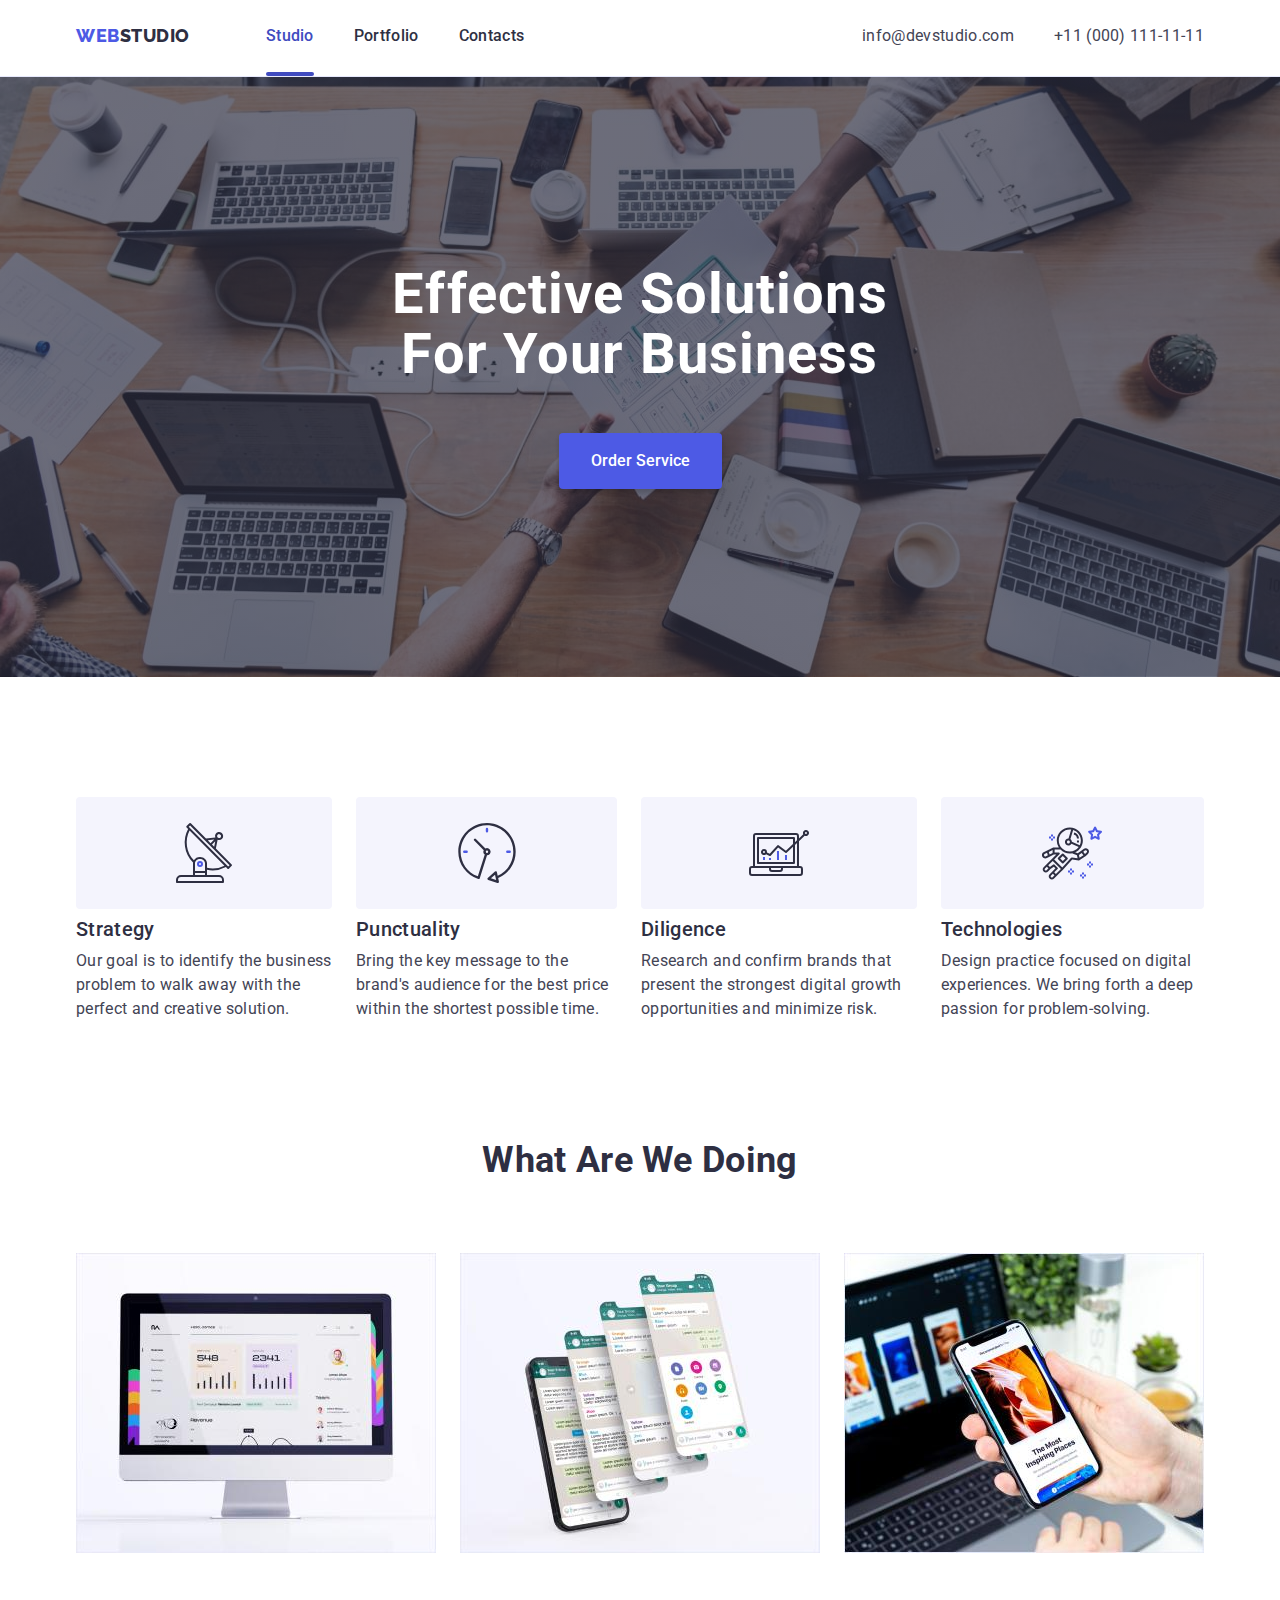
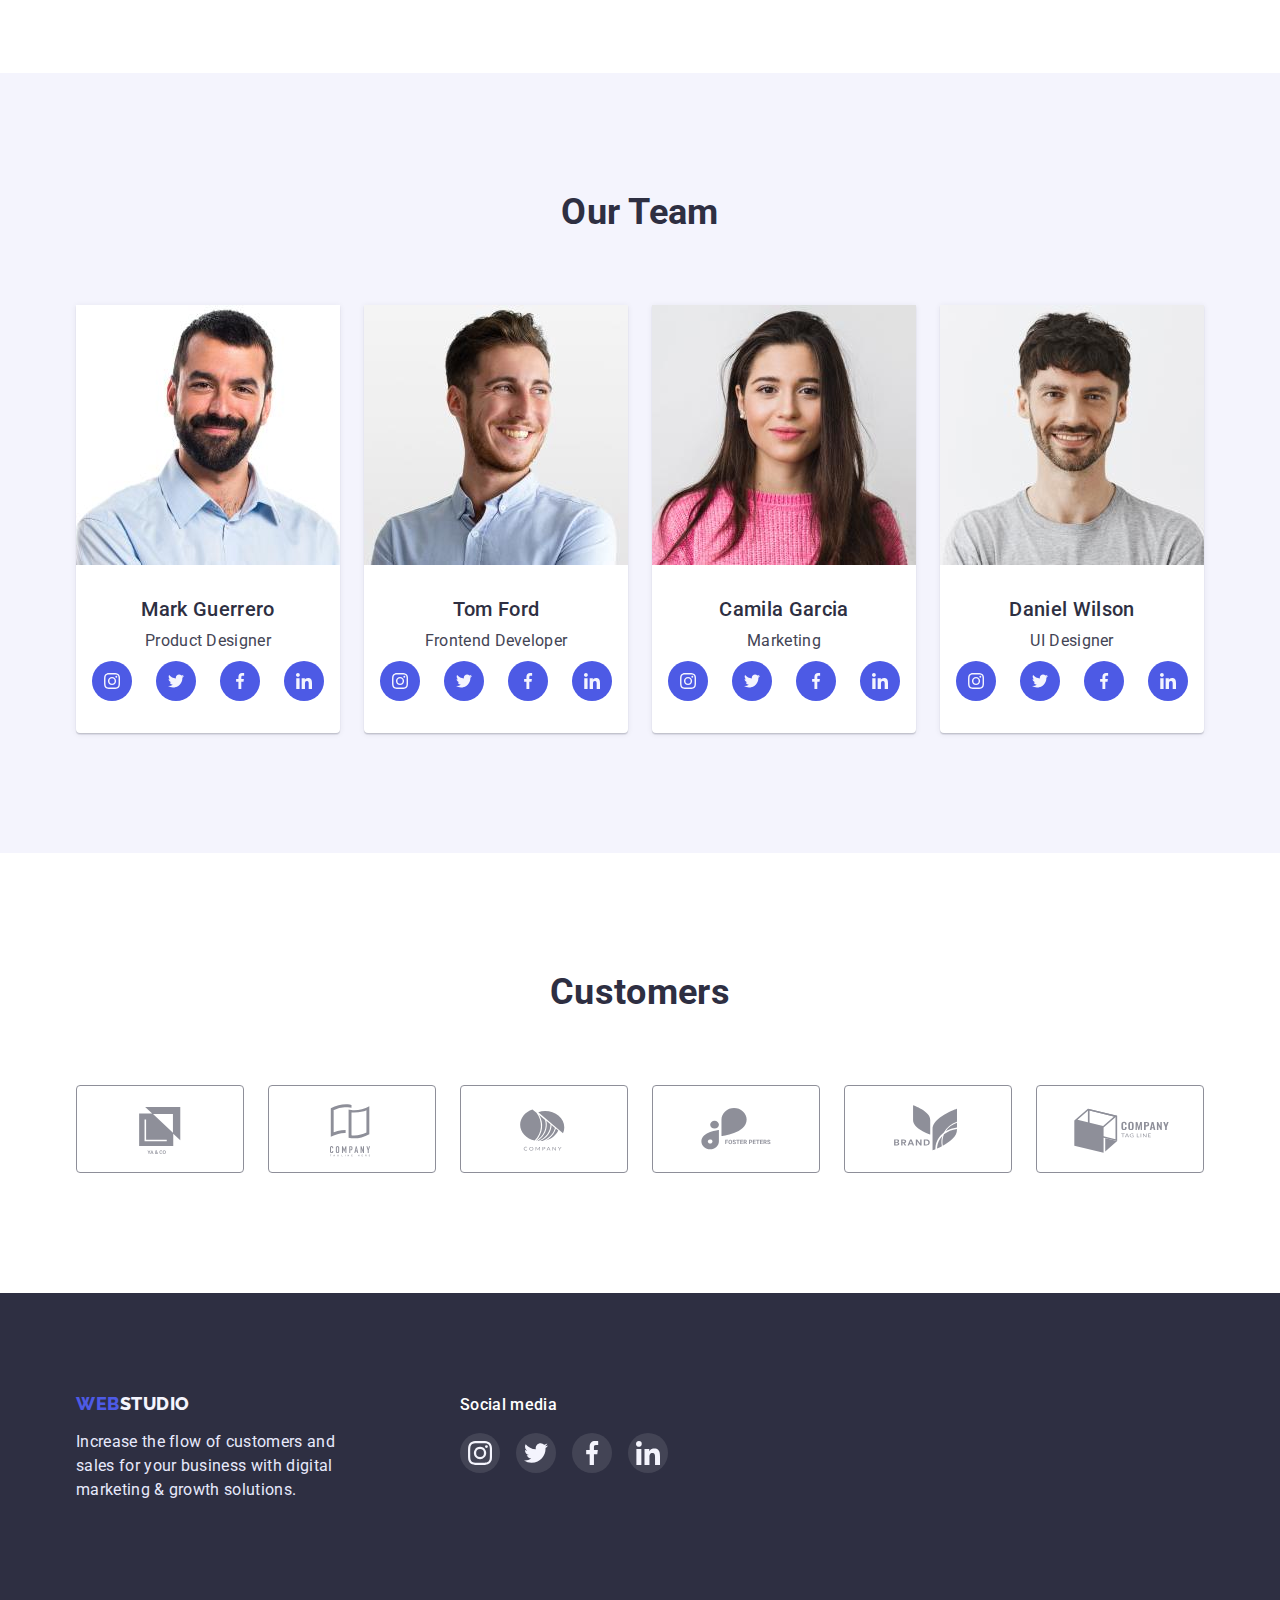
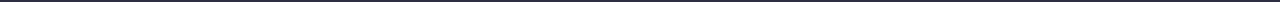
==== index.html @ 801a4e63 "Initial commit" ====
<!DOCTYPE html>
<html lang="en">
  <head>
    <meta charset="UTF-8" />
    <meta http-equiv="X-UA-Compatible" content="IE=edge" />
    <meta name="viewport" content="width=device-width, initial-scale=1.0" />
    <title>Main page</title>
    <link rel="preconnect" href="https://fonts.googleapis.com" />
    <link rel="preconnect" href="https://fonts.gstatic.com" crossorigin />
    <link
      href="https://fonts.googleapis.com/css2?family=Raleway:wght@800&family=Roboto:wght@400;500;700;900&display=swap"
      rel="stylesheet"
    />
    <link
      rel="stylesheet"
      href="https://cdnjs.cloudflare.com/ajax/libs/modern-normalize/1.0.0/modern-normalize.min.css"
    />
    <link rel="stylesheet" href="./css/style.css" />
  </head>
  <body>
    <header class="main-header">
      <div class="container flex-container">
        <nav class="flex-container">
          <a class="logo" href="./index.html"><span>Web</span>Studio</a>
          <ul class="menu-list flex-container">
            <li><a class="nav-title current" href="./index.html">Studio</a></li>
            <li><a class="nav-title" href="./portfolio.html">Portfolio</a></li>
            <li><a class="nav-title" href="./contacts.html">Contacts</a></li>
          </ul>
        </nav>
        <address class="address">
          <ul class="flex-container">
            <li>
              <a class="contacts" href="mailto:info@devstudio.com"
                >info@devstudio.com</a
              >
            </li>
            <li>
              <a class="contacts" href="tel:+110001111111"
                >+11 (000) 111-11-11</a
              >
            </li>
          </ul>
        </address>
      </div>
    </header>
    <main>
      <section class="hero">
        <h1 class="main-title">Effective Solutions for Your Business</h1>
        <button class="order-service" type="button" data-modal-open>
          Order Service
        </button>
      </section>
      <section class="benefits">
        <div class="container">
          <h2 class="visually-hidden">Benefits</h2>
          <ul class="flex-container">
            <li class="benefits-card">
              <div class="benefits-icon">
                <svg>
                  <use href="./images/icons.svg#icon-antenna-1"></use>
                </svg>
              </div>
              <h3 class="benefits-title">Strategy</h3>
              <p>
                Our goal is to identify the business problem to walk away with
                the perfect and creative solution.
              </p>
            </li>
            <li class="benefits-card">
              <div class="benefits-icon">
                <svg>
                  <use href="./images/icons.svg#icon-clock-1"></use>
                </svg>
              </div>
              <h3 class="benefits-title">Punctuality</h3>
              <p>
                Bring the key message to the brand's audience for the best price
                within the shortest possible time.
              </p>
            </li>
            <li class="benefits-card">
              <div class="benefits-icon">
                <svg>
                  <use href="./images/icons.svg#icon-diagram-1"></use>
                </svg>
              </div>
              <h3 class="benefits-title">Diligence</h3>
              <p>
                Research and confirm brands that present the strongest digital
                growth opportunities and minimize risk.
              </p>
            </li>
            <li class="benefits-card">
              <div class="benefits-icon">
                <svg>
                  <use href="./images/icons.svg#icon-astronaut-1"></use>
                </svg>
              </div>
              <h3 class="benefits-title">Technologies</h3>
              <p>
                Design practice focused on digital experiences. We bring forth a
                deep passion for problem-solving.
              </p>
            </li>
          </ul>
        </div>
      </section>
      <section class="doing-section">
        <div class="container">
          <h2 class="doing-title">What are we doing</h2>
          <ul class="flex-container">
            <li class="doing-card">
              <img
                src="./images/img_1.jpg"
                alt="Laptop solutions"
                width="360"
              />
            </li>
            <li class="doing-card">
              <img
                src="./images/img_2.jpg"
                alt="Mobile solutions"
                width="360"
              />
            </li>
            <li class="doing-card">
              <img
                src="./images/img_3.jpg"
                alt="Combine solutions"
                width="360"
              />
            </li>
          </ul>
        </div>
      </section>
      <section class="team">
        <div class="container">
          <h2 class="team-title">Our Team</h2>
          <ul class="flex-container">
            <li class="team-member-card">
              <img
                src="./images/team_1.jpg"
                alt="Our team member"
                width="264"
              />
              <h3 class="team-member-title">Mark Guerrero</h3>
              <p class="position">Product Designer</p>
              <ul class="social-network-list">
                <li class="social-network-item">
                  <a
                    class="social-network-link"
                    href="https://www.instagram.com"
                    aria-label="instagram"
                  >
                    <svg>
                      <use href="./images/icons.svg#icon-instagram"></use>
                    </svg>
                  </a>
                </li>
                <li class="social-network-item">
                  <a
                    class="social-network-link"
                    href="https://twitter.com"
                    aria-label="twitter"
                  >
                    <svg>
                      <use href="./images/icons.svg#icon-twitter"></use>
                    </svg>
                  </a>
                </li>
                <li class="social-network-item">
                  <a
                    class="social-network-link"
                    href="https://uk-ua.facebook.com"
                    aria-label="facebook"
                  >
                    <svg>
                      <use href="./images/icons.svg#icon-facebook"></use>
                    </svg>
                  </a>
                </li>
                <li class="social-network-item">
                  <a
                    class="social-network-link"
                    href="https://ua.linkedin.com"
                    aria-label="linkedin"
                  >
                    <svg>
                      <use href="./images/icons.svg#icon-linkedin"></use>
                    </svg>
                  </a>
                </li>
              </ul>
            </li>
            <li class="team-member-card">
              <img
                src="./images/team_2.jpg"
                alt="Our team member"
                width="264"
              />
              <h3 class="team-member-title">Tom Ford</h3>
              <p class="position">Frontend Developer</p>
              <ul class="social-network-list">
                <li class="social-network-item">
                  <a
                    class="social-network-link"
                    href="https://www.instagram.com"
                    aria-label="instagram"
                  >
                    <svg>
                      <use href="./images/icons.svg#icon-instagram"></use>
                    </svg>
                  </a>
                </li>
                <li class="social-network-item">
                  <a
                    class="social-network-link"
                    href="https://twitter.com"
                    aria-label="twitter"
                  >
                    <svg>
                      <use href="./images/icons.svg#icon-twitter"></use>
                    </svg>
                  </a>
                </li>
                <li class="social-network-item">
                  <a
                    class="social-network-link"
                    href="https://uk-ua.facebook.com"
                    aria-label="facebook"
                  >
                    <svg>
                      <use href="./images/icons.svg#icon-facebook"></use>
                    </svg>
                  </a>
                </li>
                <li class="social-network-item">
                  <a
                    class="social-network-link"
                    href="https://ua.linkedin.com"
                    aria-label="linkedin"
                  >
                    <svg>
                      <use href="./images/icons.svg#icon-linkedin"></use>
                    </svg>
                  </a>
                </li>
              </ul>
            </li>
            <li class="team-member-card">
              <img
                src="./images/team_3.jpg"
                alt="Our team member"
                width="264"
              />
              <h3 class="team-member-title">Camila Garcia</h3>
              <p class="position">Marketing</p>
              <ul class="social-network-list">
                <li class="social-network-item">
                  <a
                    class="social-network-link"
                    href="https://www.instagram.com"
                    aria-label="instagram"
                  >
                    <svg>
                      <use href="./images/icons.svg#icon-instagram"></use>
                    </svg>
                  </a>
                </li>
                <li class="social-network-item">
                  <a
                    class="social-network-link"
                    href="https://twitter.com"
                    aria-label="twitter"
                  >
                    <svg>
                      <use href="./images/icons.svg#icon-twitter"></use>
                    </svg>
                  </a>
                </li>
                <li class="social-network-item">
                  <a
                    class="social-network-link"
                    href="https://uk-ua.facebook.com"
                    aria-label="facebook"
                  >
                    <svg>
                      <use href="./images/icons.svg#icon-facebook"></use>
                    </svg>
                  </a>
                </li>
                <li class="social-network-item">
                  <a
                    class="social-network-link"
                    href="https://ua.linkedin.com"
                    aria-label="linkedin"
                  >
                    <svg>
                      <use href="./images/icons.svg#icon-linkedin"></use>
                    </svg>
                  </a>
                </li>
              </ul>
            </li>
            <li class="team-member-card">
              <img
                src="./images/team_4.jpg"
                alt="Our team member"
                width="264"
              />
              <h3 class="team-member-title">Daniel Wilson</h3>
              <p class="position">UI Designer</p>
              <ul class="social-network-list">
                <li class="social-network-item">
                  <a
                    class="social-network-link"
                    href="https://www.instagram.com"
                    aria-label="instagram"
                  >
                    <svg>
                      <use href="./images/icons.svg#icon-instagram"></use>
                    </svg>
                  </a>
                </li>
                <li class="social-network-item">
                  <a
                    class="social-network-link"
                    href="https://twitter.com"
                    aria-label="twitter"
                  >
                    <svg>
                      <use href="./images/icons.svg#icon-twitter"></use>
                    </svg>
                  </a>
                </li>
                <li class="social-network-item">
                  <a
                    class="social-network-link"
                    href="https://uk-ua.facebook.com"
                    aria-label="facebook"
                  >
                    <svg>
                      <use href="./images/icons.svg#icon-facebook"></use>
                    </svg>
                  </a>
                </li>
                <li class="social-network-item">
                  <a
                    class="social-network-link"
                    href="https://ua.linkedin.com"
                    aria-label="linkedin"
                  >
                    <svg>
                      <use href="./images/icons.svg#icon-linkedin"></use>
                    </svg>
                  </a>
                </li>
              </ul>
            </li>
          </ul>
        </div>
      </section>
      <section class="customers">
        <div class="container">
          <h2 class="customer-title">Customers</h2>
          <ul class="flex-container">
            <li class="customer-item">
              <a href="https://github.com" aria-label="Company 1">
                <svg>
                  <use href="./images/icons.svg#icon-customer-1"></use>
                </svg>
              </a>
            </li>
            <li class="customer-item">
              <a href="https://github.com" aria-label="Company 2">
                <svg>
                  <use href="./images/icons.svg#icon-customer-2"></use>
                </svg>
              </a>
            </li>
            <li class="customer-item">
              <a href="https://github.com" aria-label="Company 3">
                <svg>
                  <use href="./images/icons.svg#icon-customer-3"></use>
                </svg>
              </a>
            </li>
            <li class="customer-item">
              <a href="https://github.com" aria-label="Company 4">
                <svg>
                  <use href="./images/icons.svg#icon-customer-4"></use>
                </svg>
              </a>
            </li>
            <li class="customer-item">
              <a href="https://github.com" aria-label="Company 5">
                <svg>
                  <use href="./images/icons.svg#icon-customer-5"></use>
                </svg>
              </a>
            </li>
            <li class="customer-item">
              <a href="https://github.com" aria-label="Company 6">
                <svg>
                  <use href="./images/icons.svg#icon-customer-6"></use>
                </svg>
              </a>
            </li>
          </ul>
        </div>
      </section>
    </main>
    <footer>
      <div class="container flex-container footer-container">
        <div class="footer-element">
          <a class="logo footer-logo" href="./index.html"
            ><span>Web</span>Studio</a
          >
          <p class="footer-text">
            Increase the flow of customers and sales for your business with
            digital marketing & growth solutions.
          </p>
        </div>
        <div class="footer-element">
          <p class="social-media">Social media</p>
          <ul class="footer-social-networks">
            <li class="footer-social-networks-item">
              <a href="https://www.instagram.com" aria-label="instagram">
                <svg>
                  <use href="./images/icons.svg#icon-instagram"></use>
                </svg>
              </a>
            </li>
            <li class="footer-social-networks-item">
              <a href="https://twitter.com" aria-label="twitter">
                <svg>
                  <use href="./images/icons.svg#icon-twitter"></use>
                </svg>
              </a>
            </li>
            <li class="footer-social-networks-item">
              <a href="https://uk-ua.facebook.com" aria-label="facebook">
                <svg>
                  <use href="./images/icons.svg#icon-facebook"></use>
                </svg>
              </a>
            </li>
            <li class="footer-social-networks-item">
              <a href="https://ua.linkedin.com" aria-label="linkedin">
                <svg>
                  <use href="./images/icons.svg#icon-linkedin"></use>
                </svg>
              </a>
            </li>
          </ul>
        </div>
      </div>
    </footer>
    <div class="overlay is-hidden" data-modal>
      <div class="modal">
        <button class="close-btn" type="button" data-modal-close>
          <svg width="8px" height="8px">
            <use href="./images/icons.svg#close"></use>
          </svg>
        </button>
      </div>
    </div>
    <script src="./js/modal.js"></script>
  </body>
</html>
---- css/style.css ----
/* div, section, p {
    outline: 1px solid greenyellow;
} */
:root {
  --main-text-color: #434455;
  --main-title-color: #2e2f42;
  --main-background-color: #ffffff;
  --secondary-background-color: #f4f4fd;
  --hover-color: #404bbf;
  --footer-text-color: #e7e9fc;
  --first-part-logo-color: #4d5ae5;
  --footer-socials-bg: rgba(255, 255, 255, 0.1);
  --footer-socials-bg-hover: #31d0aa;
  --icon-color: #8e8f99;
  --modal-overlay-bg: rgba(46, 47, 66, 0.4);
  --modal-bg-color: #fcfcfc;
  --close-btn-bg-color: #e7e9fc;
  --close-btn-border-color: rgba(0, 0, 0, 0.1);
  --transition-func: cubic-bezier(0.4, 0, 0.2, 1);
}
body {
  font-family: 'Roboto', sans-serif;
  font-weight: 400;
  font-size: 16px;
  line-height: 1.5;
  letter-spacing: 0.02em;
  color: var(--main-text-color);
  background-color: var(--main-background-color);
}

a {
  text-decoration: none;
}

ul {
  margin-top: 0;
  margin-bottom: 0;
  padding-left: 0;
  list-style: none;
}

h1,
h2,
h3,
h4,
p {
  margin-top: 0;
  margin-bottom: 0;
}

section {
  padding-top: 120px;
  padding-bottom: 120px;
}

img {
  display: block;
}
.container {
  margin: 0 auto;
  width: 1158px;
  padding: 0 15px;
}

.flex-container {
  display: flex;
}
/* Header styles */

.main-header {
  padding: 24px 0 28px 0;
  border-bottom: 1px solid var(--footer-text-color);
}
.logo {
  margin-right: 76px;
  font-family: 'Raleway', sans-serif;
  font-weight: 800;
  font-size: 18px;
  line-height: 1.33;
  letter-spacing: 0.03em;
  text-transform: uppercase;
  text-decoration: none;
  color: var(--main-title-color);
}

.logo span {
  color: var(--first-part-logo-color);
}

.nav-title {
  font-weight: 500;
  color: var(--main-title-color);
  transition: color 250ms var(--transition-func);
}
.menu-list > li,
.address li {
  margin-right: 40px;
}

.menu-list > li:last-child,
.address li:last-child {
  margin-right: 0;
}
.contacts {
  color: inherit;
  transition: color 250ms var(--transition-func);
}

.nav-title:hover,
.nav-title:focus,
.nav-title:active,
.contacts:hover,
.contacts:focus,
.contacts:active,
.current {
  color: var(--hover-color);
}

.current {
  position: relative;
}
.current::after {
  position: absolute;
  left: 0;
  bottom: -31.4px;
  content: '';
  width: 100%;
  height: 4px;
  background-color: var(--hover-color);
  pointer-events: none;
  border-radius: 2px;
}
.address {
  margin-left: auto;
  font-style: normal;
}
/* Hero section  */

.bg-container {
}

.hero {
  max-width: 1440px;
  margin: 0 auto;

  padding-top: 188px;
  padding-bottom: 188px;
  text-align: center;
  background-image: linear-gradient(
      rgba(46, 47, 66, 0.7),
      rgba(46, 47, 66, 0.7) 100%
    ),
    url(../images/people-office.jpg);
  background-repeat: no-repeat;
  background-position: center;
  background-color: var(--main-title-color);
}

.main-title {
  display: block;
  max-width: 496px;
  margin: 0 auto 48px;
  font-weight: 700;
  font-size: 56px;
  line-height: 1.07;
  letter-spacing: 0.02em;
  text-transform: capitalize;
  color: var(--main-background-color);
}

.order-service {
  padding: 16px 32px;
  background: var(--first-part-logo-color);
  box-shadow: 0px 4px 4px rgba(0, 0, 0, 0.15);
  border-radius: 4px;
  font-weight: 500;
  color: var(--main-background-color);
  font-size: inherit;
  line-height: inherit;
  cursor: pointer;
  border: none;
  transition: background-color 250ms var(--transition-func);
}

.order-service:hover,
.order-service:focus,
.order-service:active {
  background-color: var(--hover-color);
}

/* Benefits section  */

.visually-hidden {
  position: absolute;
  width: 1px;
  height: 1px;
  margin: -1px;
  border: 0;
  padding: 0;

  white-space: nowrap;
  clip-path: inset(100%);
  clip: rect(0 0 0 0);
  overflow: hidden;
}

.benefits-title,
.team-member-title,
.example-title {
  margin-bottom: 8px;
  font-weight: 500;
  font-size: 20px;
  line-height: 1.2;
  color: var(--main-title-color);
}

.benefits-card {
  width: calc((100%-2.13% * 3) / 4);
}
.benefits-card:not(:last-child) {
  margin-right: 2.13%;
}

.benefits-icon {
  display: flex;
  justify-content: center;
  align-items: center;
  margin-bottom: 8px;
  background-color: var(--secondary-background-color);
  border-radius: 4px;
}
.benefits-icon svg {
  display: block;
  max-width: 60px;
  max-height: 112px;
}

/* "What are we doing" section  */

.doing-section {
  padding-top: 0;
}

.doing-title,
.team-title,
.customer-title {
  margin-bottom: 72px;
  font-weight: 700;
  font-size: 36px;
  line-height: 1.11;
  text-align: center;
  text-transform: capitalize;
  color: var(--main-title-color);
}

.doing-card {
  width: calc((100%-2.13% * 2) / 3);
  margin-right: 2.13%;
}
.doing-card:nth-child(3n) {
  margin-right: 0;
}
/* Team section  */

.team {
  background-color: var(--secondary-background-color);
}

.team-member-card {
  width: calc((100%-2.13% * 3) / 4);
  margin-right: 2.13%;
  padding-bottom: 32px;
  text-align: center;
  background-color: var(--main-background-color);
  box-shadow: 0px 1px 6px rgba(46, 47, 66, 0.08),
    0px 1px 1px rgba(46, 47, 66, 0.16), 0px 2px 1px rgba(46, 47, 66, 0.08);
  border-radius: 0px 0px 4px 4px;
}

.team-member-card:nth-child(4n) {
  margin-right: 0;
}
.team-member-card img {
  margin-bottom: 32px;
}
.position {
  margin-bottom: 8px;
}
.social-network-list {
  display: flex;
  justify-content: space-between;
  padding: 0 16px;
}

.social-network-link {
  display: flex;
  justify-content: center;
  align-items: center;
  width: 40px;
  height: 40px;
  background-color: var(--first-part-logo-color);
  border-radius: 50%;

  transition: background-color 250ms var(--transition-func);
}

.social-network-link:hover,
.social-network-link:focus {
  background-color: var(--hover-color);
}
.social-network-link svg {
  width: 16px;
  height: 16px;
}

/* Customers  */

.customer-item:not(:last-child) {
  margin-right: 24px;
}
.customer-item a {
  display: flex;
  justify-content: center;
  align-items: center;
  width: 168px;
  height: 88px;
  color: var(--icon-color);
  border: 1px solid var(--icon-color);
  border-radius: 4px;

  transition: color 250ms var(--transition-func),
    border-color 250ms var(--transition-func);
}

.customer-item svg {
  width: 104px;
  height: 56px;
  fill: currentColor;
}
.customer-item a:hover,
.customer-item a:focus {
  color: var(--hover-color);
  border-color: var(--hover-color);
}

/* Footer  */

footer {
  padding-top: 100px;
  padding-bottom: 100px;
  background-color: var(--main-title-color);
}

.footer-logo {
  display: inline-block;
  margin-right: 0;
  margin-bottom: 16px;
  padding: 0;
  line-height: 1.17;
  color: var(--secondary-background-color);
}

.footer-text {
  max-width: 264px;
  font-size: 16px;
  color: var(--footer-text-color);
}
.footer-element:first-child {
  margin-right: 120px;
}

.social-media {
  margin-bottom: 16px;
  font-weight: 500;
  font-size: 16px;
  line-height: 1.5;
  letter-spacing: 0.02em;
  color: var(--main-background-color);
}

.footer-social-networks {
  display: flex;
}

.footer-social-networks-item {
  margin-right: 16px;
}

.footer-social-networks-item a {
  display: flex;
  justify-content: center;
  align-items: center;
  width: 40px;
  height: 40px;
  border-radius: 50%;
  background-color: var(--footer-socials-bg);
  transition: background-color 250ms var(--transition-func);
}

.footer-social-networks-item a:hover,
.footer-social-networks-item a:focus {
  background-color: var(--footer-socials-bg-hover);
}
.footer-social-networks-item:last-child {
  margin-right: 0;
}

.footer-social-networks-item svg {
  width: 24px;
  height: 24px;
}
/* Modal window  */

.overlay {
  position: fixed;
  width: 100vw;
  height: 100vh;
  left: 0;
  top: 0;
  background-color: var(--modal-overlay-bg);
  transition: opacity 250ms var(--transition-func);
  opacity: 1;
}

.is-hidden {
  visibility: hidden;
  opacity: 0;
  pointer-events: none;
}

.is-hidden .modal {
  transform: translate(-50%, -50%) scale(0);
}

.modal {
  position: absolute;
  width: 408px;
  height: 586px;
  left: 50%;
  top: 50%;
  transform: translate(-50%, -50%) scale(100%);
  background-color: var(--modal-bg-color);
  box-shadow: 0px 1px 1px rgba(0, 0, 0, 0.14), 0px 1px 3px rgba(0, 0, 0, 0.12),
    0px 2px 1px rgba(0, 0, 0, 0.2);
  border-radius: 4px;
  transition: transform 250ms var(--transition-func) 50ms;
}
.close-btn {
  position: absolute;
  top: 24px;
  right: 24px;
  display: flex;
  justify-content: center;
  align-items: center;
  width: 24px;
  height: 24px;
  padding: 0;
  background-color: var(--close-btn-bg-color);
  border: 1px solid var(--close-btn-border-color);
  border-radius: 50%;
  cursor: pointer;
  transition: background-color 250ms var(--transition-func),
    border-color 250ms var(--transition-func);
}
.close-btn svg {
  transition: fill 250ms var(--transition-func);
}

.close-btn:hover {
  background-color: var(--hover-color);
  border-color: var(--hover-color);
}
.close-btn:hover svg {
  fill: var(--main-background-color);
}
/* PORTFOLIO PAGE  */
.portfolio-section {
  padding-top: 96px;
}
.filter {
  justify-content: center;
  margin-bottom: 72px;
}

.filter > li {
  margin-right: 2.13%;
}
.filter > li:last-child {
  margin-right: 0;
}
.filter-btn {
  padding: 12px 24px;
  font-weight: 500;
  text-align: center;
  letter-spacing: 0.04em;
  color: var(--first-part-logo-color);
  background-color: var(--secondary-background-color);
  border: 1px solid var(--footer-text-color);
  border-radius: 4px;
  cursor: pointer;
  transition: background-color 250ms var(--transition-func),
    color 250ms var(--transition-func),
    border-color 250ms var(--transition-func),
    box-shadow 250ms var(--transition-func);
}
.filter-btn:hover,
.filter-btn:focus,
.filter-btn:active {
  color: var(--main-background-color);
  background-color: var(--hover-color);
  box-shadow: 0px 3px 1px rgba(0, 0, 0, 0.1), 0px 2px 1px rgba(0, 0, 0, 0.08),
    0px 2px 2px rgba(0, 0, 0, 0.12);
  border-color: var(--hover-color);
}

.portfolio-list {
  flex-wrap: wrap;
}

.portfolio-list > li {
  width: 360px;
  margin-right: 24px;
  margin-bottom: 48px;
}

.portfolio-list a {
  display: inline-block;

  color: var(--main-text-color);
  box-shadow: 0px 1px 6px rgba(46, 47, 66, 0.08);
  transition: box-shadow 250ms var(--transition-func);
}
.portfolio-list a:hover,
.portfolio-list a:focus {
  box-shadow: 0px 1px 6px rgba(46, 47, 66, 0.08),
    0px 1px 1px rgba(46, 47, 66, 0.16), 0px 2px 1px rgba(46, 47, 66, 0.08);
}
.portfolio-list a:active {
  color: var(--main-text-color);
}
.portfolio-list > li:nth-child(3n) {
  margin-right: 0;
}

.portfolio-list > li:nth-last-child(-n + 3) {
  margin-bottom: 0;
}

.border-container {
  padding-left: 16px;
  padding-top: 32px;
  padding-bottom: 31px;
  border: 1px solid var(--footer-text-color);
  border-top: none;
}

.portfolio-card-wrapper {
  position: relative;
  overflow: hidden;
}
.portfolio-card-overlay {
  position: absolute;
  top: 0;
  left: 0;
  right: 0;
  bottom: 0;
  padding: 40px 32px;
  transform: translateY(100%);
  color: var(--secondary-background-color);
  background-color: var(--first-part-logo-color);
  opacity: 0;
  transition: transform 250ms var(--transition-func),
    opacity 500ms var(--transition-func);
}

.portfolio-list a:hover .portfolio-card-overlay {
  transform: translateY(0);
  opacity: 1;
}
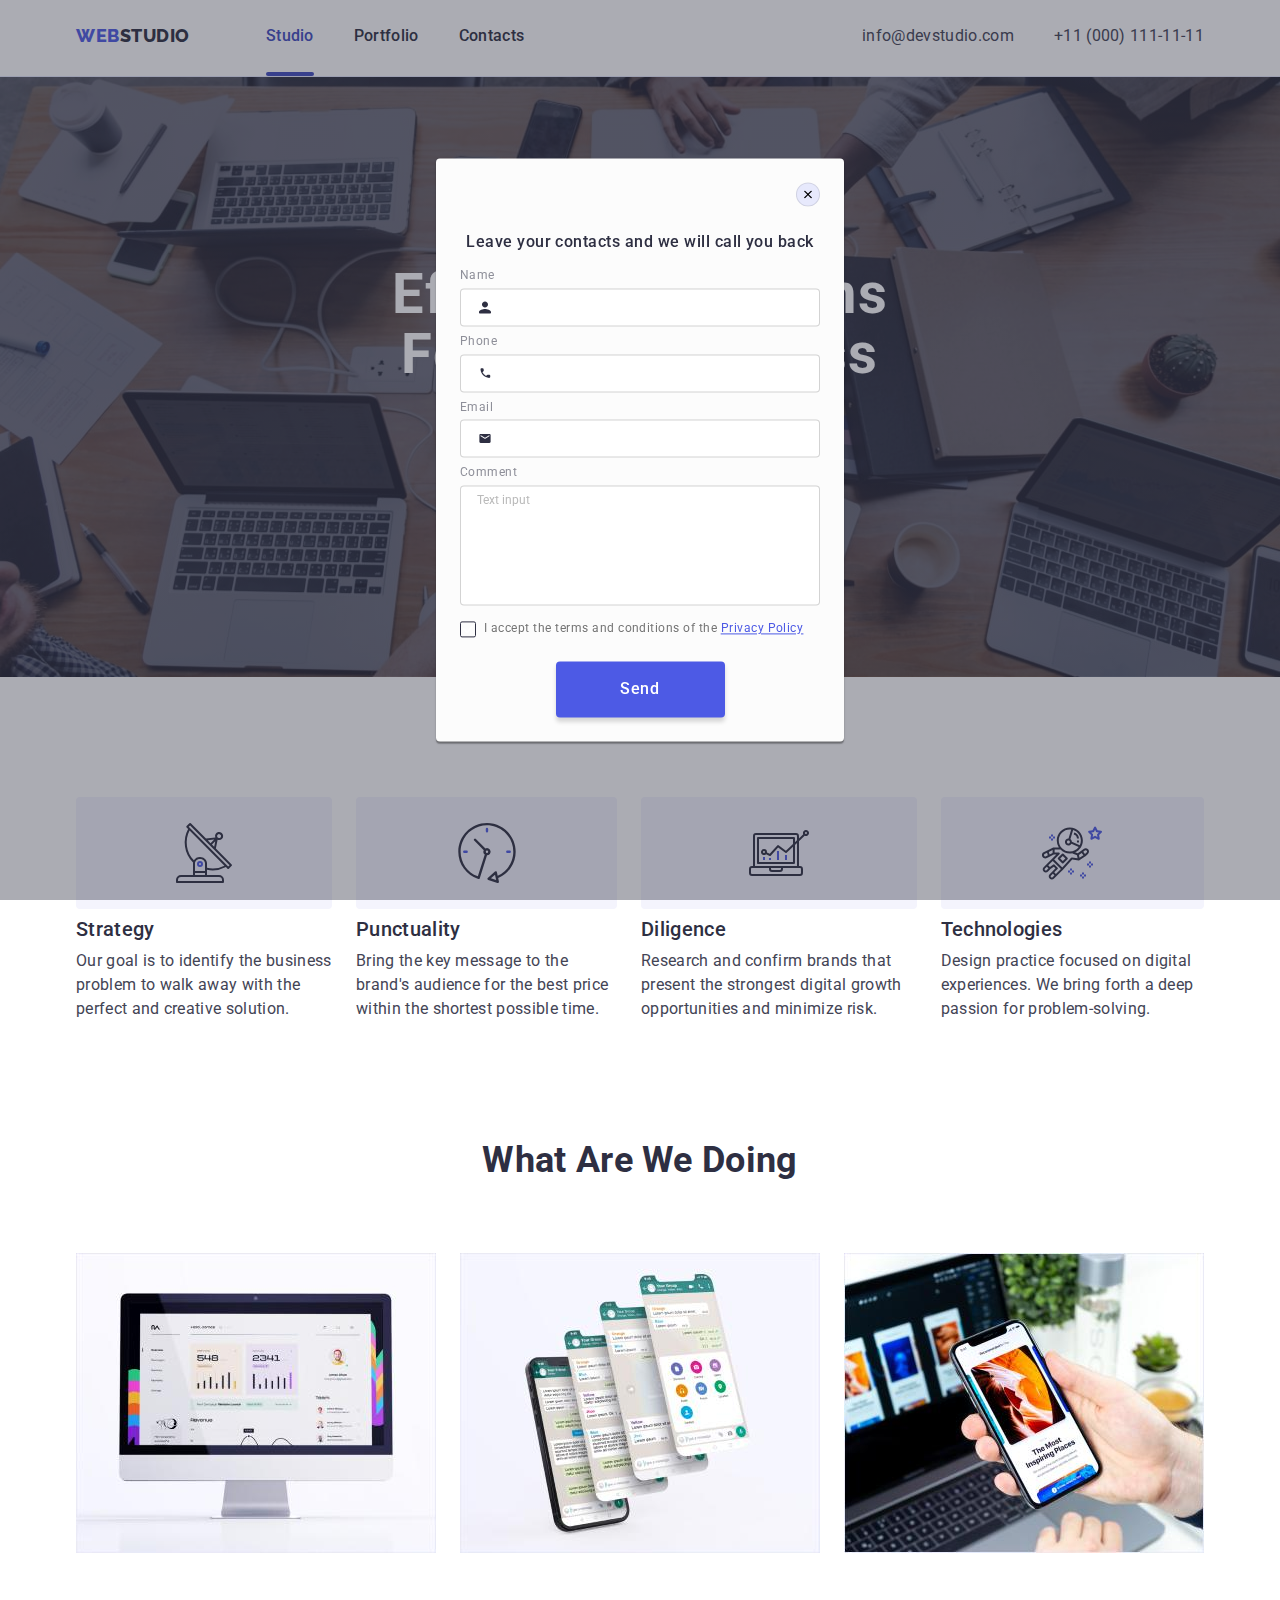
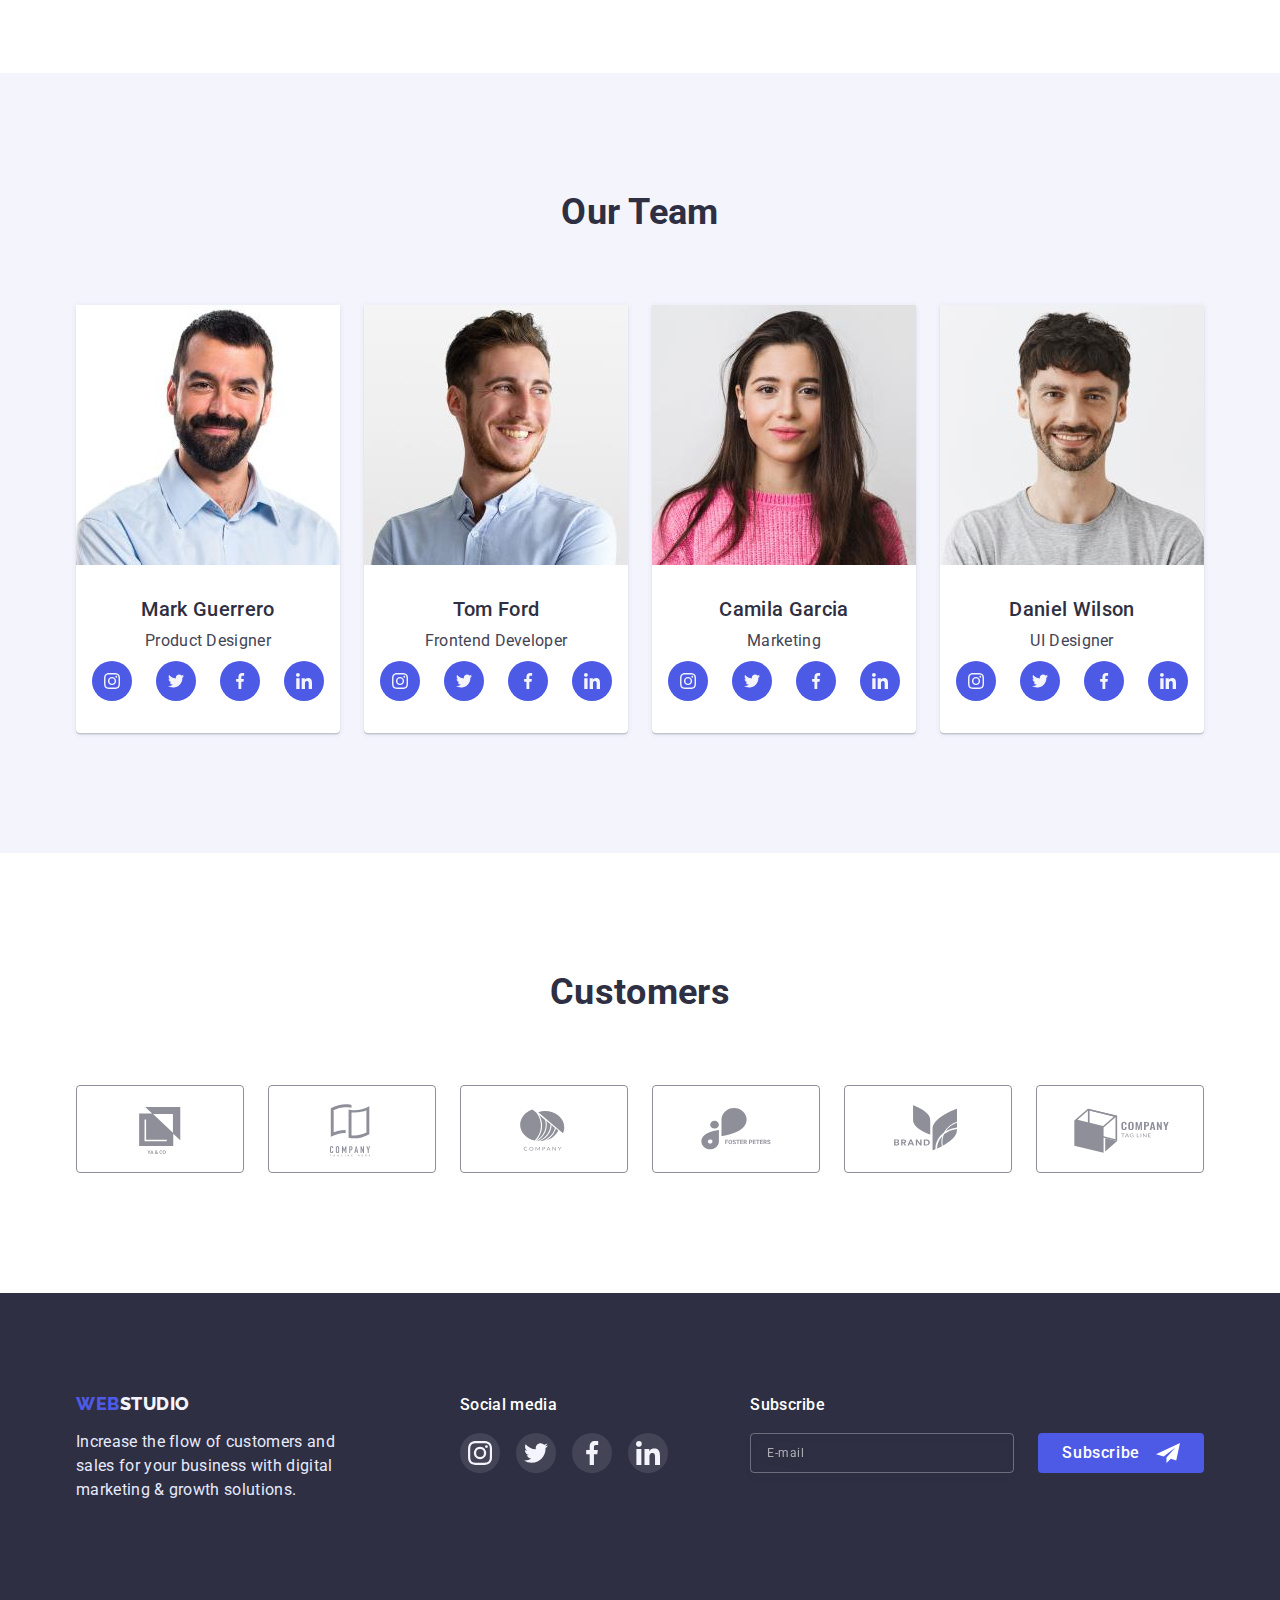
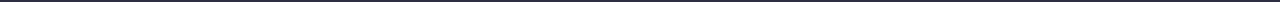
==== commit 34b8391e: "Done all basic tasks" ====
--- a/index.html
+++ b/index.html
@@ -455,10 +455,74 @@
             </li>
           </ul>
         </div>
+        <div class="footer-element">
+          <form class="subscribe-form" action="">
+            <p class="call-to-action">Subscribe</p>
+            <div class="subscribe-form-elements-container">
+              <input type="email" name="email" placeholder="E-mail" />
+              <button class="subscribe-btn" type="submit">Subscribe</button>
+            </div>
+          </form>
+        </div>
       </div>
     </footer>
-    <div class="overlay is-hidden" data-modal>
+    <div class="overlay s-hidden" data-modal>
       <div class="modal">
+        <form action="" class="contacts-form">
+          <b>Leave your contacts and we will call you back</b>
+          <div class="input-field">
+            <label for="contacts-form-name">Name</label>
+
+            <div class="input-wrapper">
+              <input id="contacts-form-name"" type="text" />
+              <svg width="18px" height="18px">
+                <use href="/images/icons.svg#modal-person"></use>
+              </svg>
+            </div>
+          </div>
+          <div class="input-field">
+            <label for="contacts-form-phone">Phone</label>
+            <div class="input-wrapper">
+              <input id="contacts-form-phone"" type="text" />
+              <svg width="18px" height="18px">
+                <use href="/images/icons.svg#modal-phone"></use>
+              </svg>
+            </div>
+          </div>
+          <div class="input-field">
+            <label for="contacts-form-email">Email</label>
+
+            <div class="input-wrapper">
+              <input id="contacts-form-email"" type="text" />
+              <svg width="18px" height="18px">
+                <use href="/images/icons.svg#modal-email"></use>
+              </svg>
+            </div>
+          </div>
+          <label for="comments">Comment</label>
+          <textarea
+            name="comments"
+            id="comments"
+            placeholder="Text input"
+          ></textarea>
+
+          <label class="accept-checkbox-field">
+            <input
+              class="privacy-policy-checkbox visually-hidden"
+              type="checkbox"
+            />
+            <svg width="16px" height="16px">
+              <use href="./images/icons.svg#checkbox"></use>
+            </svg>
+            <p class="acceptence-policy-text">
+              I accept the terms and conditions of the
+              <a class="privacy-policy" href="">Privacy Policy</a>
+            </p>
+          </label>
+          <div class="contacts-form-button-field">
+            <button class="contacts-form-send-btn" type="submit">Send</button>
+          </div>
+        </form>
         <button class="close-btn" type="button" data-modal-close>
           <svg width="8px" height="8px">
             <use href="./images/icons.svg#close"></use>
--- a/css/style.css
+++ b/css/style.css
@@ -16,6 +16,8 @@
   --modal-bg-color: #fcfcfc;
   --close-btn-bg-color: #e7e9fc;
   --close-btn-border-color: rgba(0, 0, 0, 0.1);
+  --subscr-placeholder-color: rgba(255, 255, 255, 0.6);
+  --modal-form-accep-privacy-color: #757575;
   --transition-func: cubic-bezier(0.4, 0, 0.2, 1);
 }
 body {
@@ -168,7 +170,8 @@
   color: var(--main-background-color);
 }
 
-.order-service {
+.order-service,
+.contacts-form-send-btn {
   padding: 16px 32px;
   background: var(--first-part-logo-color);
   box-shadow: 0px 4px 4px rgba(0, 0, 0, 0.15);
@@ -184,7 +187,10 @@
 
 .order-service:hover,
 .order-service:focus,
-.order-service:active {
+.order-service:active,
+.contacts-form-send-btn:hover,
+.contacts-form-send-btn:focus,
+.contacts-form-send-btn:active {
   background-color: var(--hover-color);
 }
 
@@ -368,8 +374,11 @@
 .footer-element:first-child {
   margin-right: 120px;
 }
-
-.social-media {
+.footer-element:nth-child(2) {
+  margin-right: auto;
+}
+.social-media,
+.call-to-action {
   margin-bottom: 16px;
   font-weight: 500;
   font-size: 16px;
@@ -408,6 +417,54 @@
 .footer-social-networks-item svg {
   width: 24px;
   height: 24px;
+}
+
+.subscribe-form-elements-container {
+  display: flex;
+}
+.subscribe-form [type='email'] {
+  min-width: 264px;
+  margin-right: 24px;
+  padding: 7px 16px;
+  color: var(--main-background-color);
+  font-size: 12px;
+  line-height: 2;
+  letter-spacing: 0.04em;
+  background-color: transparent;
+  border: 1px solid rgba(255, 255, 255, 0.3);
+  filter: drop-shadow(0px 4px 4px rgba(0, 0, 0, 0.15));
+  border-radius: 4px;
+}
+
+.subscribe-form [type='email']::placeholder {
+  color: var(--subscr-placeholder-color);
+}
+.subscribe-btn {
+  padding: 8px 24px;
+  font-weight: 500;
+  font-size: 16px;
+  line-height: 1.5;
+  letter-spacing: 0.04em;
+  color: var(--main-background-color);
+  background-color: var(--first-part-logo-color);
+  border: 0;
+  border-radius: 4px;
+  display: flex;
+  align-items: center;
+  gap: 16px;
+
+  transition: background-color 250ms var(--transition-func);
+}
+
+.subscribe-btn:hover {
+  background-color: var(--hover-color);
+}
+.subscribe-btn:after {
+  content: '';
+  display: inline-block;
+  width: 24px;
+  height: 24px;
+  background-image: url("data:image/svg+xml;charset=utf8,%3Csvg width='24' height='24' viewBox='0 0 24 24' fill='none' xmlns='http://www.w3.org/2000/svg'%3E%3Cpath d='M24 2L0 13.25L7.66994 15.6172L19.5 6.375L10.5017 16.4913L10.509 16.4936L10.5 16.4913V22L14.8013 17.8183L20.2501 19.5L24 2Z' fill='white'/%3E%3C/svg%3E");
 }
 /* Modal window  */
 
@@ -435,15 +492,120 @@
 .modal {
   position: absolute;
   width: 408px;
-  height: 586px;
+  padding: 72px 24px 24px 24px;
+  min-height: 86px;
   left: 50%;
   top: 50%;
-  transform: translate(-50%, -50%) scale(100%);
+  font-size: 12px;
+  line-height: 1.33;
+  letter-spacing: 0.04em;
+  color: var(--icon-color);
   background-color: var(--modal-bg-color);
   box-shadow: 0px 1px 1px rgba(0, 0, 0, 0.14), 0px 1px 3px rgba(0, 0, 0, 0.12),
     0px 2px 1px rgba(0, 0, 0, 0.2);
   border-radius: 4px;
+  transform: translate(-50%, -50%) scale(100%);
   transition: transform 250ms var(--transition-func) 50ms;
+}
+.contacts-form {
+  display: flex;
+  flex-direction: column;
+  justify-content: center;
+}
+.contacts-form b {
+  margin-bottom: 14px;
+  font-size: 16px;
+  line-height: 24px;
+  font-weight: 500;
+  color: #2e2f42;
+  text-align: center;
+}
+
+.contacts-form .input-field {
+  margin-bottom: 8px;
+}
+.contacts-form label:not(.accept-checkbox-field) {
+  display: inline-block;
+  margin-bottom: 4px;
+}
+
+.contacts-form input:not([type='checkbox']),
+.contacts-form textarea {
+  width: 100%;
+  padding: 11px 16px 11px 37px;
+  color: var(--main-title-color);
+  border: 1px solid rgba(33, 33, 33, 0.2);
+  border-radius: 4px;
+  transition: border-color 250ms var(--transition-func);
+}
+
+.contacts-form textarea {
+  min-height: 120px;
+  margin-bottom: 16px;
+  padding: 8px 16px;
+  resize: none;
+}
+
+.contacts-form textarea::placeholder {
+  color: rgba(117, 117, 117, 0.5);
+}
+
+.contacts-form input:hover,
+.contacts-form input:focus,
+.contacts-form textarea:hover,
+.contacts-form textarea:focus {
+  outline: none;
+  border-color: var(--first-part-logo-color);
+}
+.contacts-form input:not(.privacy-policy-checkbox):hover + svg,
+.contacts-form input:not(.privacy-policy-checkbox):focus + svg {
+  fill: var(--first-part-logo-color);
+}
+.contacts-form .input-wrapper {
+  position: relative;
+}
+
+.input-field svg {
+  display: block;
+  position: absolute;
+  top: 50%;
+  left: 16px;
+  transform: translate(0, -50%);
+  fill: var(--main-title-color);
+  transition: fill 250ms var(--transition-func);
+  pointer-events: none;
+}
+
+.accept-checkbox-field {
+  display: flex;
+  align-items: center;
+  margin-bottom: 24px;
+  color: var(--modal-form-accep-privacy-color);
+}
+.accept-checkbox-field svg {
+  margin-right: 8px;
+  border: 1.25px solid var(--main-title-color);
+  border-radius: 2px;
+  fill: transparent;
+  transition: border-color 250ms var(--transition-func);
+}
+.privacy-policy-checkbox:checked + svg {
+  border-color: var(--hover-color);
+  fill: var(--hover-color);
+}
+.privacy-policy {
+  color: var(--first-part-logo-color);
+  text-decoration: underline;
+}
+.contacts-form-button-field {
+  text-align: center;
+}
+.contacts-form-send-btn {
+  min-width: 169px;
+  font-weight: 500;
+  font-size: 16px;
+  line-height: 1.5;
+  letter-spacing: 0.04em;
 }
 .close-btn {
   position: absolute;
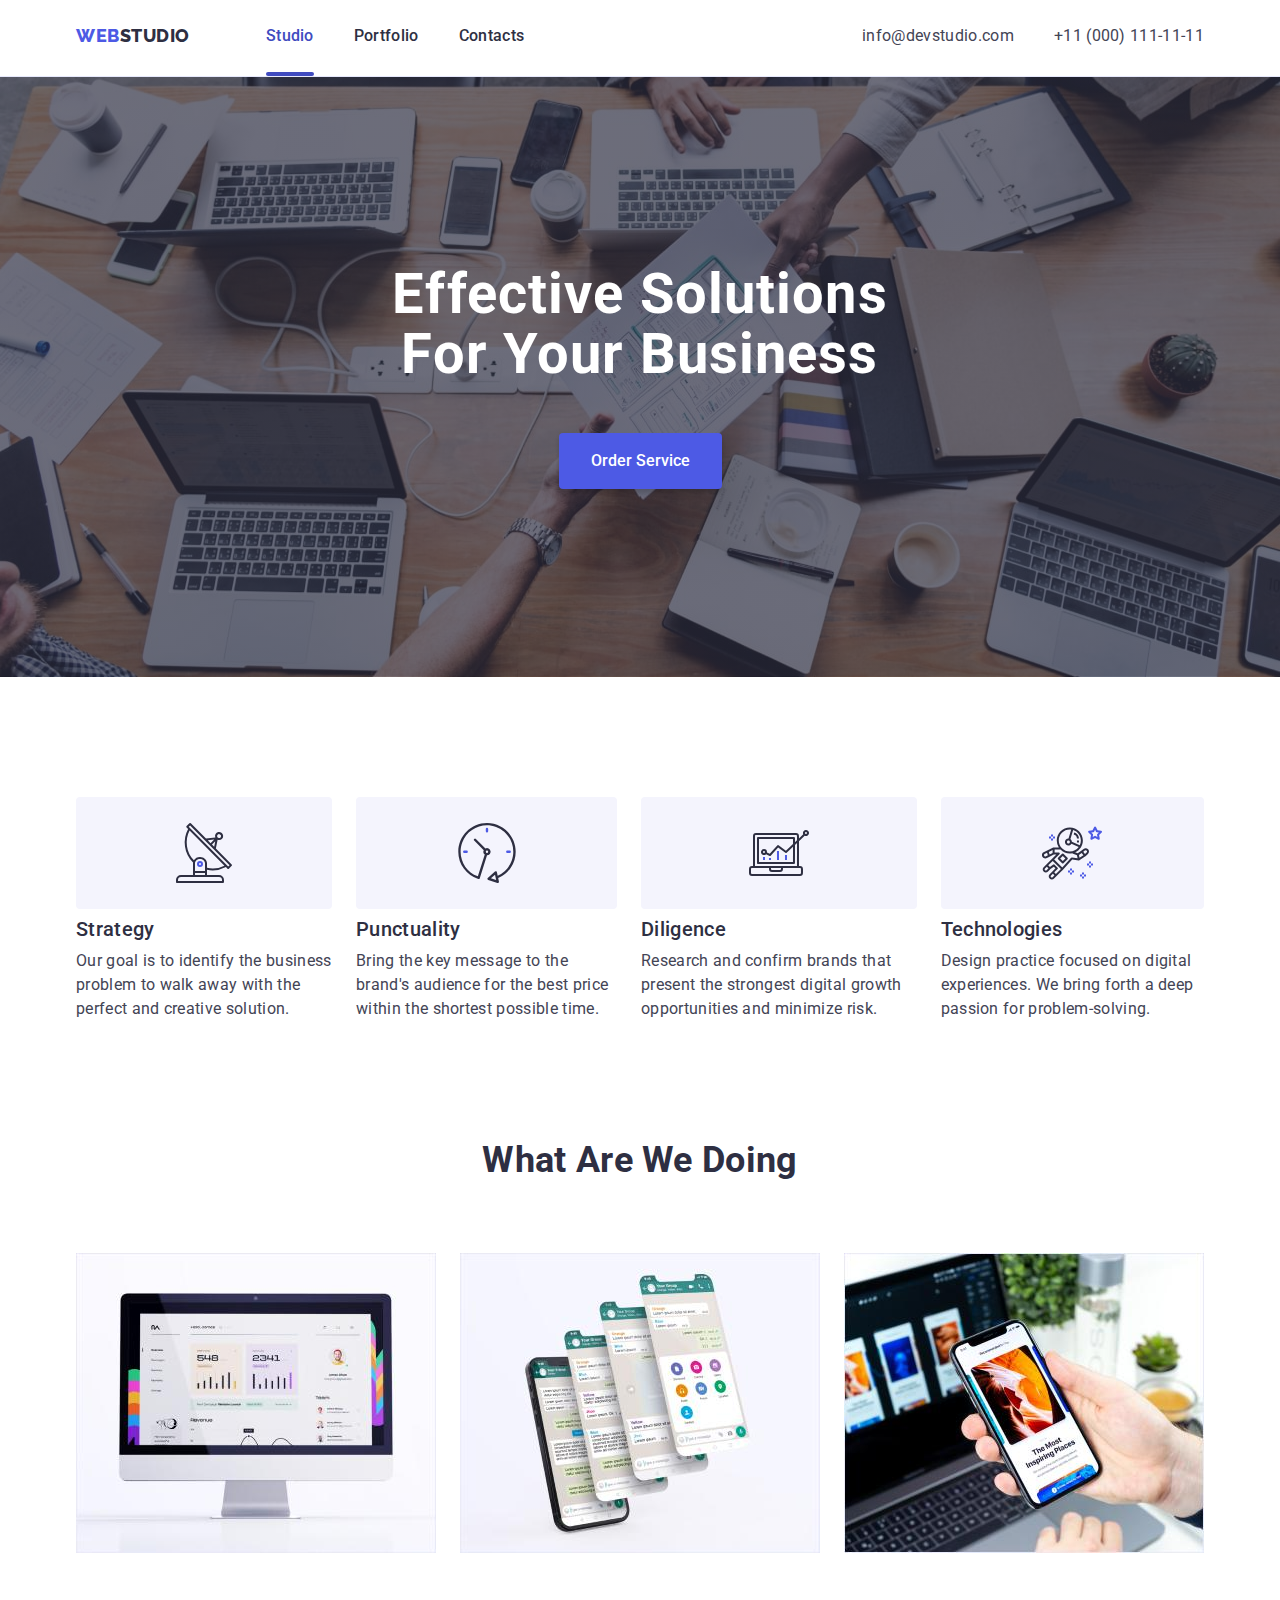
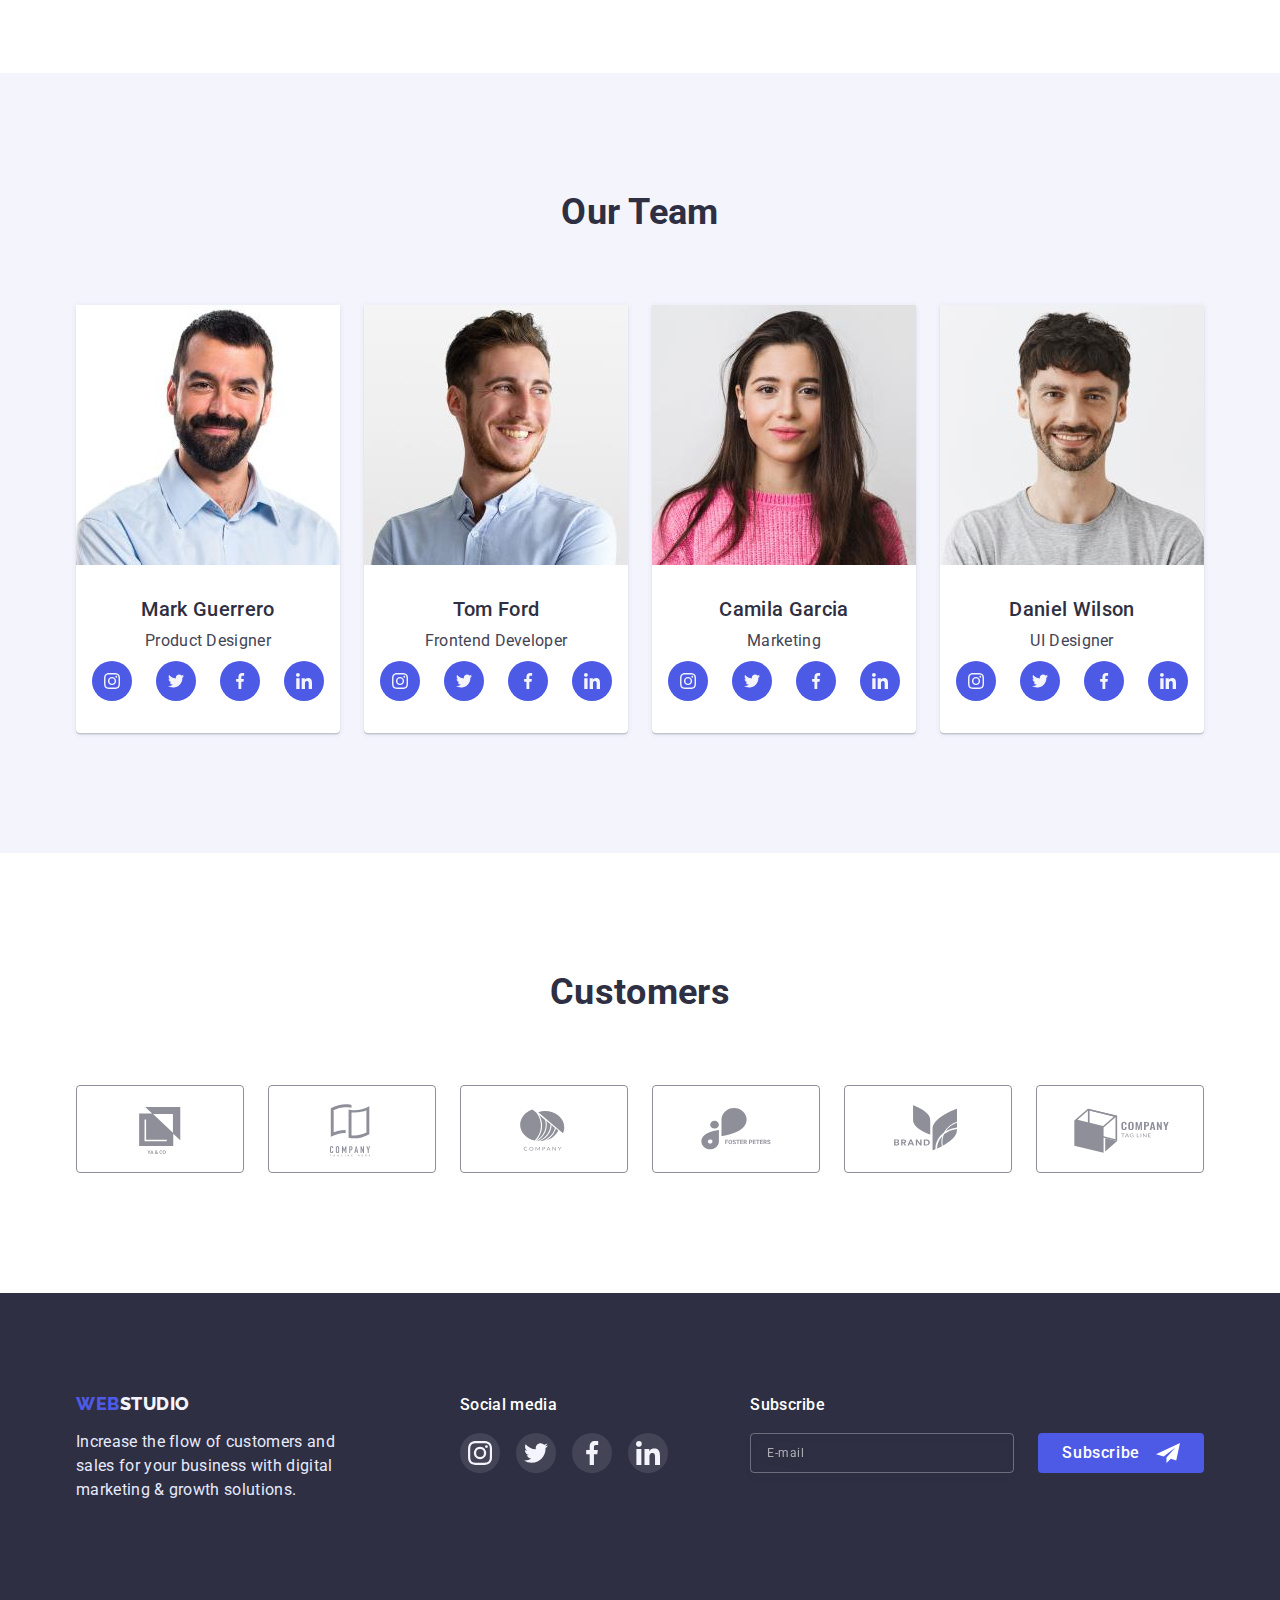
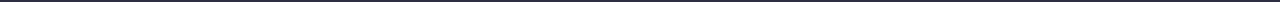
==== commit 2e0aea0f: "Basic functinality" ====
--- a/index.html
+++ b/index.html
@@ -466,7 +466,7 @@
         </div>
       </div>
     </footer>
-    <div class="overlay s-hidden" data-modal>
+    <div class="overlay is-hidden" data-modal>
       <div class="modal">
         <form action="" class="contacts-form">
           <b>Leave your contacts and we will call you back</b>
